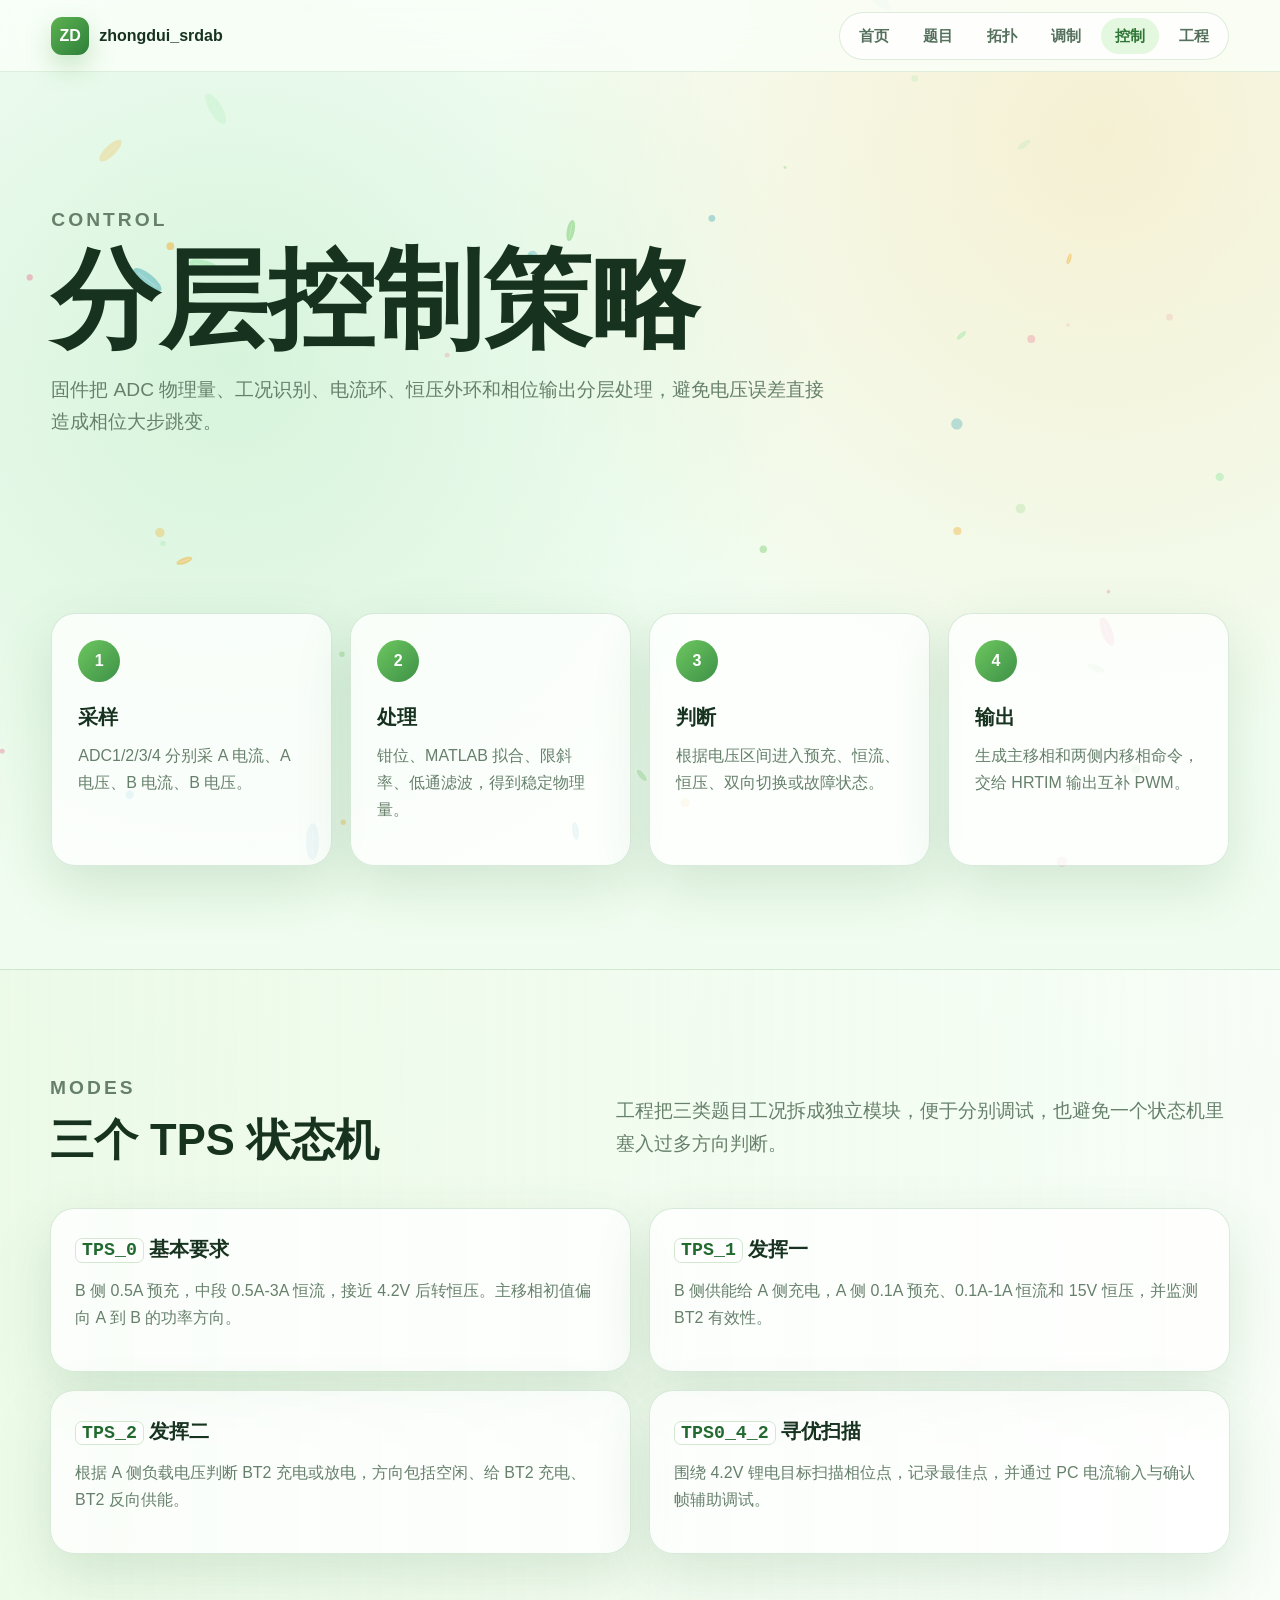
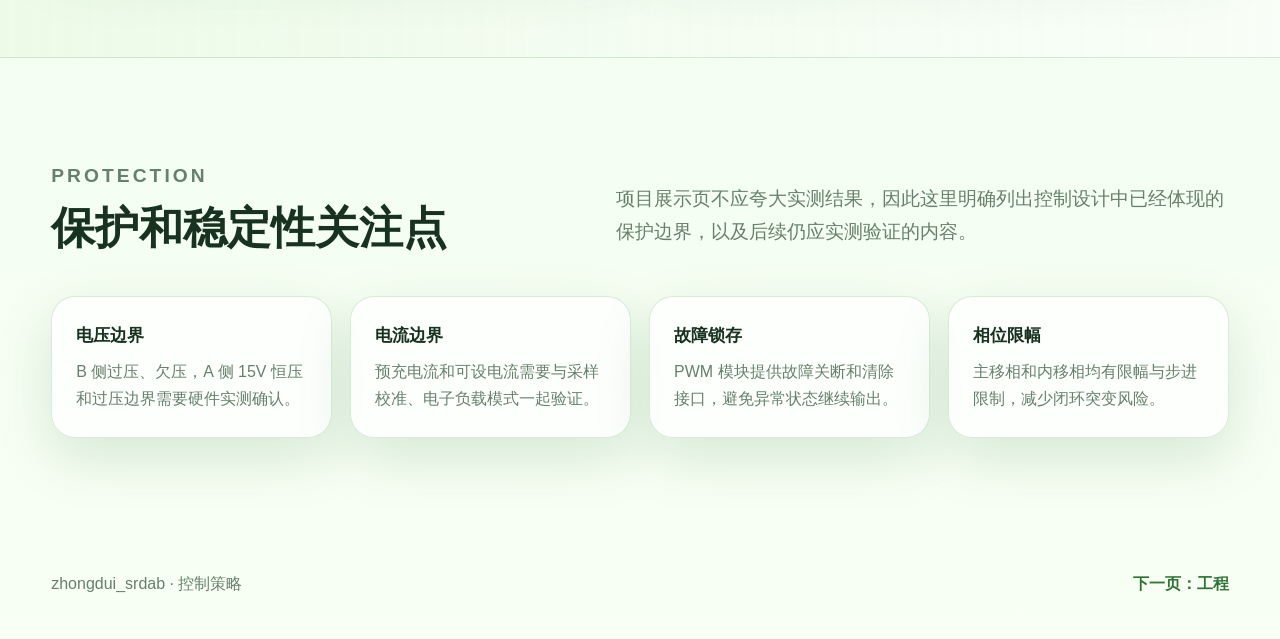
==== control.html @ 874322f2 "Redesign site as multipage showcase" ====
<!doctype html>
<html lang="zh-CN">
<head>
  <meta charset="utf-8">
  <meta name="viewport" content="width=device-width, initial-scale=1">
  <title>控制策略 | zhongdui_srdab</title>
  <meta name="description" content="SR-DAB 控制策略：ADC 处理、状态机、PI 调节、相位输出和保护逻辑。">
  <link rel="stylesheet" href="style.css">
</head>
<body data-page="control">
  <canvas class="ambient-canvas" id="ambientCanvas" aria-hidden="true"></canvas>
  <header class="topbar">
    <a class="brand" href="index.html"><span class="brand-mark">ZD</span><span>zhongdui_srdab</span></a>
    <button class="nav-toggle" type="button" aria-controls="siteNav" aria-expanded="false"><span></span><span></span><span></span></button>
    <nav class="site-nav" id="siteNav" aria-label="主导航">
      <a href="index.html" data-nav="home">首页</a>
      <a href="task.html" data-nav="task">题目</a>
      <a href="topology.html" data-nav="topology">拓扑</a>
      <a href="modulation.html" data-nav="modulation">调制</a>
      <a href="control.html" data-nav="control">控制</a>
      <a href="firmware.html" data-nav="firmware">工程</a>
    </nav>
  </header>
  <main>
    <section class="page-hero">
      <p class="section-kicker">Control</p>
      <h1>分层控制策略</h1>
      <p>固件把 ADC 物理量、工况识别、电流环、恒压外环和相位输出分层处理，避免电压误差直接造成相位大步跳变。</p>
    </section>

    <section class="section">
      <div class="pipeline">
        <article><span>1</span><b>采样</b><p>ADC1/2/3/4 分别采 A 电流、A 电压、B 电流、B 电压。</p></article>
        <article><span>2</span><b>处理</b><p>钳位、MATLAB 拟合、限斜率、低通滤波，得到稳定物理量。</p></article>
        <article><span>3</span><b>判断</b><p>根据电压区间进入预充、恒流、恒压、双向切换或故障状态。</p></article>
        <article><span>4</span><b>输出</b><p>生成主移相和两侧内移相命令，交给 HRTIM 输出互补 PWM。</p></article>
      </div>
    </section>

    <section class="section highlight-band">
      <div class="section-head split">
        <div>
          <p class="section-kicker">Modes</p>
          <h2>三个 TPS 状态机</h2>
        </div>
        <p>工程把三类题目工况拆成独立模块，便于分别调试，也避免一个状态机里塞入过多方向判断。</p>
      </div>
      <div class="state-grid">
        <article>
          <h3><code>TPS_0</code> 基本要求</h3>
          <p>B 侧 0.5A 预充，中段 0.5A-3A 恒流，接近 4.2V 后转恒压。主移相初值偏向 A 到 B 的功率方向。</p>
        </article>
        <article>
          <h3><code>TPS_1</code> 发挥一</h3>
          <p>B 侧供能给 A 侧充电，A 侧 0.1A 预充、0.1A-1A 恒流和 15V 恒压，并监测 BT2 有效性。</p>
        </article>
        <article>
          <h3><code>TPS_2</code> 发挥二</h3>
          <p>根据 A 侧负载电压判断 BT2 充电或放电，方向包括空闲、给 BT2 充电、BT2 反向供能。</p>
        </article>
        <article>
          <h3><code>TPS0_4_2</code> 寻优扫描</h3>
          <p>围绕 4.2V 锂电目标扫描相位点，记录最佳点，并通过 PC 电流输入与确认帧辅助调试。</p>
        </article>
      </div>
    </section>

    <section class="section">
      <div class="section-head split">
        <div>
          <p class="section-kicker">Protection</p>
          <h2>保护和稳定性关注点</h2>
        </div>
        <p>项目展示页不应夸大实测结果，因此这里明确列出控制设计中已经体现的保护边界，以及后续仍应实测验证的内容。</p>
      </div>
      <div class="focus-grid">
        <article><b>电压边界</b><span>B 侧过压、欠压，A 侧 15V 恒压和过压边界需要硬件实测确认。</span></article>
        <article><b>电流边界</b><span>预充电流和可设电流需要与采样校准、电子负载模式一起验证。</span></article>
        <article><b>故障锁存</b><span>PWM 模块提供故障关断和清除接口，避免异常状态继续输出。</span></article>
        <article><b>相位限幅</b><span>主移相和内移相均有限幅与步进限制，减少闭环突变风险。</span></article>
      </div>
    </section>
  </main>
  <footer class="footer"><span>zhongdui_srdab · 控制策略</span><a href="firmware.html">下一页：工程</a></footer>
  <script src="script.js"></script>
</body>
</html>
---- style.css ----
:root {
  color-scheme: light;
  --ink: #17331f;
  --ink-2: #264932;
  --muted: #66806b;
  --line: rgba(117, 175, 126, 0.26);
  --paper: rgba(255, 255, 255, 0.76);
  --paper-solid: #ffffff;
  --wash: #f4fff3;
  --green: #52a847;
  --green-deep: #2f7636;
  --mint: #89d99a;
  --amber: #f2ad2e;
  --cyan: #42a9b7;
  --rose: #e97f9a;
  --shadow: 0 20px 55px rgba(51, 119, 62, 0.16);
  --max: 1180px;
  font-family: "Segoe UI", "PingFang SC", "Microsoft YaHei", Arial, sans-serif;
}

* {
  box-sizing: border-box;
}

html {
  scroll-behavior: smooth;
}

body {
  min-height: 100vh;
  margin: 0;
  color: var(--ink);
  background:
    radial-gradient(circle at 18% 16%, rgba(137, 217, 154, 0.28), transparent 27%),
    radial-gradient(circle at 86% 6%, rgba(242, 173, 46, 0.18), transparent 26%),
    linear-gradient(180deg, #f7fff8 0%, #effcee 48%, #f8fff4 100%);
  line-height: 1.7;
  overflow-x: hidden;
}

a {
  color: inherit;
  text-decoration: none;
}

img,
svg {
  display: block;
  max-width: 100%;
}

code {
  border: 1px solid rgba(82, 168, 71, 0.25);
  border-radius: 7px;
  background: rgba(255, 255, 255, 0.72);
  color: #236a31;
  padding: 0.08rem 0.38rem;
  font-family: "Cascadia Code", Consolas, monospace;
  font-size: 0.92em;
}

.ambient-canvas {
  position: fixed;
  inset: 0;
  z-index: -1;
  width: 100%;
  height: 100%;
  pointer-events: none;
}

.topbar {
  position: sticky;
  top: 0;
  z-index: 10;
  display: flex;
  align-items: center;
  justify-content: space-between;
  gap: 22px;
  min-height: 72px;
  padding: 0 clamp(18px, 4vw, 58px);
  border-bottom: 1px solid rgba(117, 175, 126, 0.2);
  background: rgba(250, 255, 249, 0.78);
  backdrop-filter: blur(18px);
}

.brand {
  display: inline-flex;
  align-items: center;
  gap: 10px;
  color: var(--ink);
  font-weight: 850;
}

.brand-mark {
  display: grid;
  place-items: center;
  width: 38px;
  height: 38px;
  border-radius: 11px;
  background: linear-gradient(135deg, #5db24f, #2d7f3b);
  color: white;
  box-shadow: 0 12px 26px rgba(82, 168, 71, 0.28);
}

.site-nav {
  display: flex;
  align-items: center;
  gap: 6px;
  padding: 5px;
  border: 1px solid rgba(117, 175, 126, 0.24);
  border-radius: 999px;
  background: rgba(255, 255, 255, 0.7);
}

.site-nav a {
  display: inline-flex;
  align-items: center;
  min-height: 36px;
  border-radius: 999px;
  padding: 0 14px;
  color: #55715d;
  font-size: 0.94rem;
  font-weight: 760;
}

.site-nav a.active,
.site-nav a:hover,
.site-nav a:focus-visible {
  background: #e4f7df;
  color: var(--green-deep);
}

.nav-toggle {
  display: none;
  width: 42px;
  height: 42px;
  border: 1px solid var(--line);
  border-radius: 10px;
  background: rgba(255, 255, 255, 0.72);
  padding: 9px;
}

.nav-toggle span {
  display: block;
  height: 2px;
  margin: 5px 0;
  background: var(--ink);
}

main {
  position: relative;
}

.hero,
.page-hero,
.section,
.footer {
  width: min(var(--max), calc(100% - clamp(34px, 8vw, 116px)));
  margin: 0 auto;
}

.home-hero {
  min-height: calc(100vh - 72px);
  display: grid;
  place-items: center;
  align-content: center;
  padding: clamp(52px, 8vw, 96px) 0 clamp(44px, 7vw, 82px);
  text-align: center;
}

.hero-badge {
  display: inline-flex;
  align-items: center;
  justify-content: center;
  min-height: 44px;
  margin-bottom: 34px;
  border: 1px solid rgba(82, 168, 71, 0.24);
  border-radius: 999px;
  padding: 0 28px;
  background: rgba(232, 248, 225, 0.78);
  color: var(--green-deep);
  font-weight: 850;
  letter-spacing: 0.18em;
}

h1,
h2,
h3,
p {
  margin-top: 0;
}

h1 {
  margin-bottom: 22px;
  font-size: clamp(3rem, 8.4vw, 7.2rem);
  line-height: 0.96;
  letter-spacing: 0;
}

.page-hero h1 {
  max-width: 11ch;
}

h2 {
  margin-bottom: 16px;
  font-size: clamp(1.9rem, 3.4vw, 3.6rem);
  line-height: 1.08;
  letter-spacing: 0;
}

h3 {
  margin-bottom: 10px;
  font-size: 1.24rem;
}

.hero-subtitle,
.page-hero p,
.section-head p {
  color: var(--muted);
  font-size: clamp(1.02rem, 1.5vw, 1.2rem);
}

.hero-subtitle {
  max-width: 760px;
  margin-left: auto;
  margin-right: auto;
}

.hero-actions {
  display: flex;
  flex-wrap: wrap;
  justify-content: center;
  gap: 14px;
  margin-top: 30px;
}

.button {
  display: inline-flex;
  align-items: center;
  justify-content: center;
  min-height: 48px;
  border-radius: 999px;
  padding: 0 22px;
  font-weight: 820;
}

.button.primary {
  background: linear-gradient(135deg, #5eb54f, #2f8b3d);
  color: white;
  box-shadow: 0 18px 34px rgba(82, 168, 71, 0.28);
}

.button.secondary {
  border: 1px solid rgba(82, 168, 71, 0.26);
  background: rgba(255, 255, 255, 0.7);
  color: var(--green-deep);
}

.hero-metrics {
  display: grid;
  grid-template-columns: repeat(4, minmax(0, 1fr));
  gap: 14px;
  width: min(960px, 100%);
  margin-top: clamp(42px, 7vw, 78px);
}

.hero-metrics article,
.audit-grid article,
.route-card,
.scenario-card,
.focus-grid article,
.topology-grid article,
.mod-card,
.state-grid article,
.code-grid article,
.pipeline article,
.link-panel,
.mapping-table {
  border: 1px solid var(--line);
  border-radius: 24px;
  background: var(--paper);
  box-shadow: var(--shadow);
}

.hero-metrics article {
  padding: 24px 18px;
}

.hero-metrics strong {
  display: block;
  color: #24451f;
  font-size: clamp(1.5rem, 3vw, 2.45rem);
  line-height: 1;
}

.hero-metrics span {
  display: block;
  margin-top: 10px;
  color: var(--muted);
}

.section {
  padding: clamp(56px, 8vw, 104px) 0;
}

.narrow {
  max-width: 1040px;
}

.page-hero {
  padding: clamp(64px, 11vw, 132px) 0 clamp(30px, 5vw, 52px);
}

.page-hero p {
  max-width: 790px;
}

.section-kicker {
  margin-bottom: 12px;
  color: var(--green-deep);
  font-size: 0.82rem;
  font-weight: 900;
  letter-spacing: 0.16em;
  text-transform: uppercase;
}

.section-head {
  max-width: 880px;
  margin-bottom: 28px;
}

.section-head.split {
  display: grid;
  grid-template-columns: minmax(0, 0.9fr) minmax(280px, 1.1fr);
  gap: clamp(24px, 5vw, 70px);
  align-items: end;
  max-width: none;
}

.audit-grid,
.route-grid,
.scenario-grid,
.focus-grid,
.topology-grid,
.state-grid,
.code-grid,
.pipeline {
  display: grid;
  gap: 18px;
}

.audit-grid {
  grid-template-columns: repeat(3, minmax(0, 1fr));
}

.audit-grid article,
.route-card,
.focus-grid article,
.topology-grid article,
.state-grid article,
.code-grid article {
  padding: 24px;
}

.audit-grid span {
  color: var(--mint);
  font-size: 2.1rem;
  font-weight: 900;
}

.audit-grid p,
.route-card span,
.scenario-card p,
.scenario-card li,
.focus-grid span,
.topology-grid span,
.mod-card p,
.mod-card li,
.state-grid p,
.code-grid p,
.pipeline p {
  color: var(--muted);
}

.route-grid {
  grid-template-columns: repeat(5, minmax(0, 1fr));
}

.route-card {
  min-height: 185px;
  transition: transform 180ms ease, box-shadow 180ms ease;
}

.route-card:hover {
  transform: translateY(-5px);
  box-shadow: 0 26px 64px rgba(51, 119, 62, 0.21);
}

.route-card b {
  display: block;
  margin-bottom: 14px;
  font-size: 1.15rem;
}

.highlight-band {
  width: 100%;
  max-width: none;
  padding-left: max(18px, calc((100vw - var(--max)) / 2));
  padding-right: max(18px, calc((100vw - var(--max)) / 2));
  background: linear-gradient(90deg, rgba(234, 249, 229, 0.72), rgba(255, 255, 255, 0.48));
  border-top: 1px solid var(--line);
  border-bottom: 1px solid var(--line);
}

.core-strip {
  display: flex;
  flex-wrap: wrap;
  gap: 12px;
}

.core-strip span,
.pill {
  display: inline-flex;
  align-items: center;
  min-height: 34px;
  border: 1px solid rgba(82, 168, 71, 0.23);
  border-radius: 999px;
  padding: 0 14px;
  background: rgba(235, 249, 230, 0.84);
  color: var(--green-deep);
  font-weight: 780;
}

.pill.amber {
  border-color: rgba(242, 173, 46, 0.32);
  background: rgba(255, 246, 224, 0.86);
  color: #8a651b;
}

.pill.cyan {
  border-color: rgba(66, 169, 183, 0.3);
  background: rgba(230, 249, 251, 0.86);
  color: #247783;
}

.scenario-grid {
  grid-template-columns: repeat(3, minmax(0, 1fr));
}

.scenario-card {
  padding: 28px;
}

.scenario-card h2 {
  margin-top: 18px;
  font-size: clamp(1.55rem, 2vw, 2.05rem);
}

.scenario-card ul {
  margin: 18px 0 0;
  padding-left: 1.1rem;
}

.focus-grid,
.topology-grid,
.state-grid,
.code-grid {
  grid-template-columns: repeat(4, minmax(0, 1fr));
}

.focus-grid article b,
.topology-grid article b {
  display: block;
  margin-bottom: 8px;
  font-size: 1.08rem;
}

.showcase-figure {
  margin: 0;
  border: 1px solid var(--line);
  border-radius: 26px;
  overflow: hidden;
  background: rgba(255, 255, 255, 0.82);
  box-shadow: var(--shadow);
}

.showcase-figure img {
  width: 100%;
  padding: clamp(12px, 2vw, 24px);
}

.showcase-figure.compact img {
  padding: 0;
}

figcaption {
  border-top: 1px solid var(--line);
  padding: 14px 18px;
  color: var(--muted);
  background: rgba(255, 255, 255, 0.58);
}

.topology-grid {
  margin-top: 18px;
}

.mod-grid {
  display: grid;
  grid-template-columns: repeat(6, minmax(0, 1fr));
  gap: 18px;
}

.mod-card {
  grid-column: span 2;
  padding: 28px;
}

.mod-card.important {
  grid-column: span 4;
  background: rgba(255, 255, 255, 0.86);
}

.mod-card h2 {
  margin-top: 18px;
  font-size: clamp(1.6rem, 2.6vw, 2.5rem);
}

.mod-card ul {
  margin: 16px 0 0;
  padding-left: 1.1rem;
}

.note {
  border-left: 4px solid var(--green);
  padding-left: 14px;
}

.wave-stack {
  display: grid;
  gap: 10px;
  margin: 20px 0;
}

.wave-stack i {
  display: block;
  height: 36px;
  border-bottom: 1px dashed rgba(102, 128, 107, 0.3);
  background:
    linear-gradient(90deg, currentColor 0 24%, transparent 24% 48%, currentColor 48% 70%, transparent 70% 100%);
  background-size: 100% 5px;
  background-position: left 12px;
  background-repeat: no-repeat;
  color: var(--green);
}

.wave-stack i:nth-child(2) {
  transform: translateX(24px);
  width: calc(100% - 24px);
  color: var(--amber);
}

.mapping-table {
  overflow: hidden;
}

.mapping-table div {
  display: grid;
  grid-template-columns: 1fr 1.25fr 1.5fr;
  gap: 16px;
  align-items: center;
  padding: 18px 22px;
  border-bottom: 1px solid var(--line);
}

.mapping-table div:last-child {
  border-bottom: 0;
}

.mapping-table em {
  color: var(--muted);
  font-style: normal;
}

.pipeline {
  grid-template-columns: repeat(4, minmax(0, 1fr));
}

.pipeline article {
  padding: 26px;
}

.pipeline span {
  display: inline-grid;
  place-items: center;
  width: 42px;
  height: 42px;
  margin-bottom: 18px;
  border-radius: 50%;
  background: linear-gradient(135deg, #6dc75f, #3e9147);
  color: white;
  font-weight: 900;
}

.pipeline b {
  display: block;
  margin-bottom: 8px;
  font-size: 1.25rem;
}

.state-grid {
  grid-template-columns: repeat(2, minmax(0, 1fr));
}

.code-grid {
  grid-template-columns: repeat(2, minmax(0, 1fr));
}

.code-grid h2 {
  font-size: 1.3rem;
}

.link-panel {
  display: flex;
  flex-wrap: wrap;
  gap: 14px;
  padding: 24px;
}

.link-panel a {
  display: inline-flex;
  align-items: center;
  min-height: 44px;
  border-radius: 999px;
  padding: 0 18px;
  background: linear-gradient(135deg, #5eb54f, #2f8b3d);
  color: white;
  font-weight: 820;
}

.footer {
  display: flex;
  align-items: center;
  justify-content: space-between;
  gap: 20px;
  padding: 30px 0 42px;
  color: var(--muted);
}

.footer a {
  color: var(--green-deep);
  font-weight: 820;
}

@media (max-width: 1120px) {
  .route-grid,
  .focus-grid,
  .topology-grid,
  .pipeline {
    grid-template-columns: repeat(2, minmax(0, 1fr));
  }

  .scenario-grid,
  .audit-grid {
    grid-template-columns: 1fr;
  }

  .mod-card,
  .mod-card.important {
    grid-column: span 3;
  }
}

@media (max-width: 820px) {
  .topbar {
    min-height: 64px;
  }

  .nav-toggle {
    display: block;
  }

  .site-nav {
    position: absolute;
    left: 18px;
    right: 18px;
    top: 70px;
    display: none;
    flex-direction: column;
    align-items: stretch;
    border-radius: 18px;
    padding: 10px;
    box-shadow: var(--shadow);
  }

  .site-nav.open {
    display: flex;
  }

  .site-nav a {
    justify-content: center;
    min-height: 44px;
  }

  .home-hero {
    min-height: auto;
    padding-top: 56px;
  }

  h1 {
    font-size: clamp(2.5rem, 14vw, 4.6rem);
  }

  .hero-metrics,
  .section-head.split,
  .route-grid,
  .focus-grid,
  .topology-grid,
  .state-grid,
  .code-grid,
  .pipeline {
    grid-template-columns: 1fr;
  }

  .mod-grid {
    grid-template-columns: 1fr;
  }

  .mod-card,
  .mod-card.important {
    grid-column: auto;
  }

  .mapping-table div {
    grid-template-columns: 1fr;
  }

  .hero-badge {
    min-height: 38px;
    padding: 0 16px;
    letter-spacing: 0.06em;
    font-size: 0.82rem;
  }

  .footer {
    align-items: flex-start;
    flex-direction: column;
  }
}

@media (max-width: 460px) {
  .hero,
  .page-hero,
  .section,
  .footer {
    width: min(var(--max), calc(100% - 32px));
  }

  .hero-actions,
  .link-panel {
    flex-direction: column;
  }

  .button,
  .link-panel a {
    width: 100%;
  }

  .brand span:last-child {
    max-width: 190px;
    overflow: hidden;
    text-overflow: ellipsis;
    white-space: nowrap;
  }
}

@media (prefers-reduced-motion: reduce) {
  html {
    scroll-behavior: auto;
  }

  .ambient-canvas {
    display: none;
  }

  .route-card {
    transition: none;
  }
}
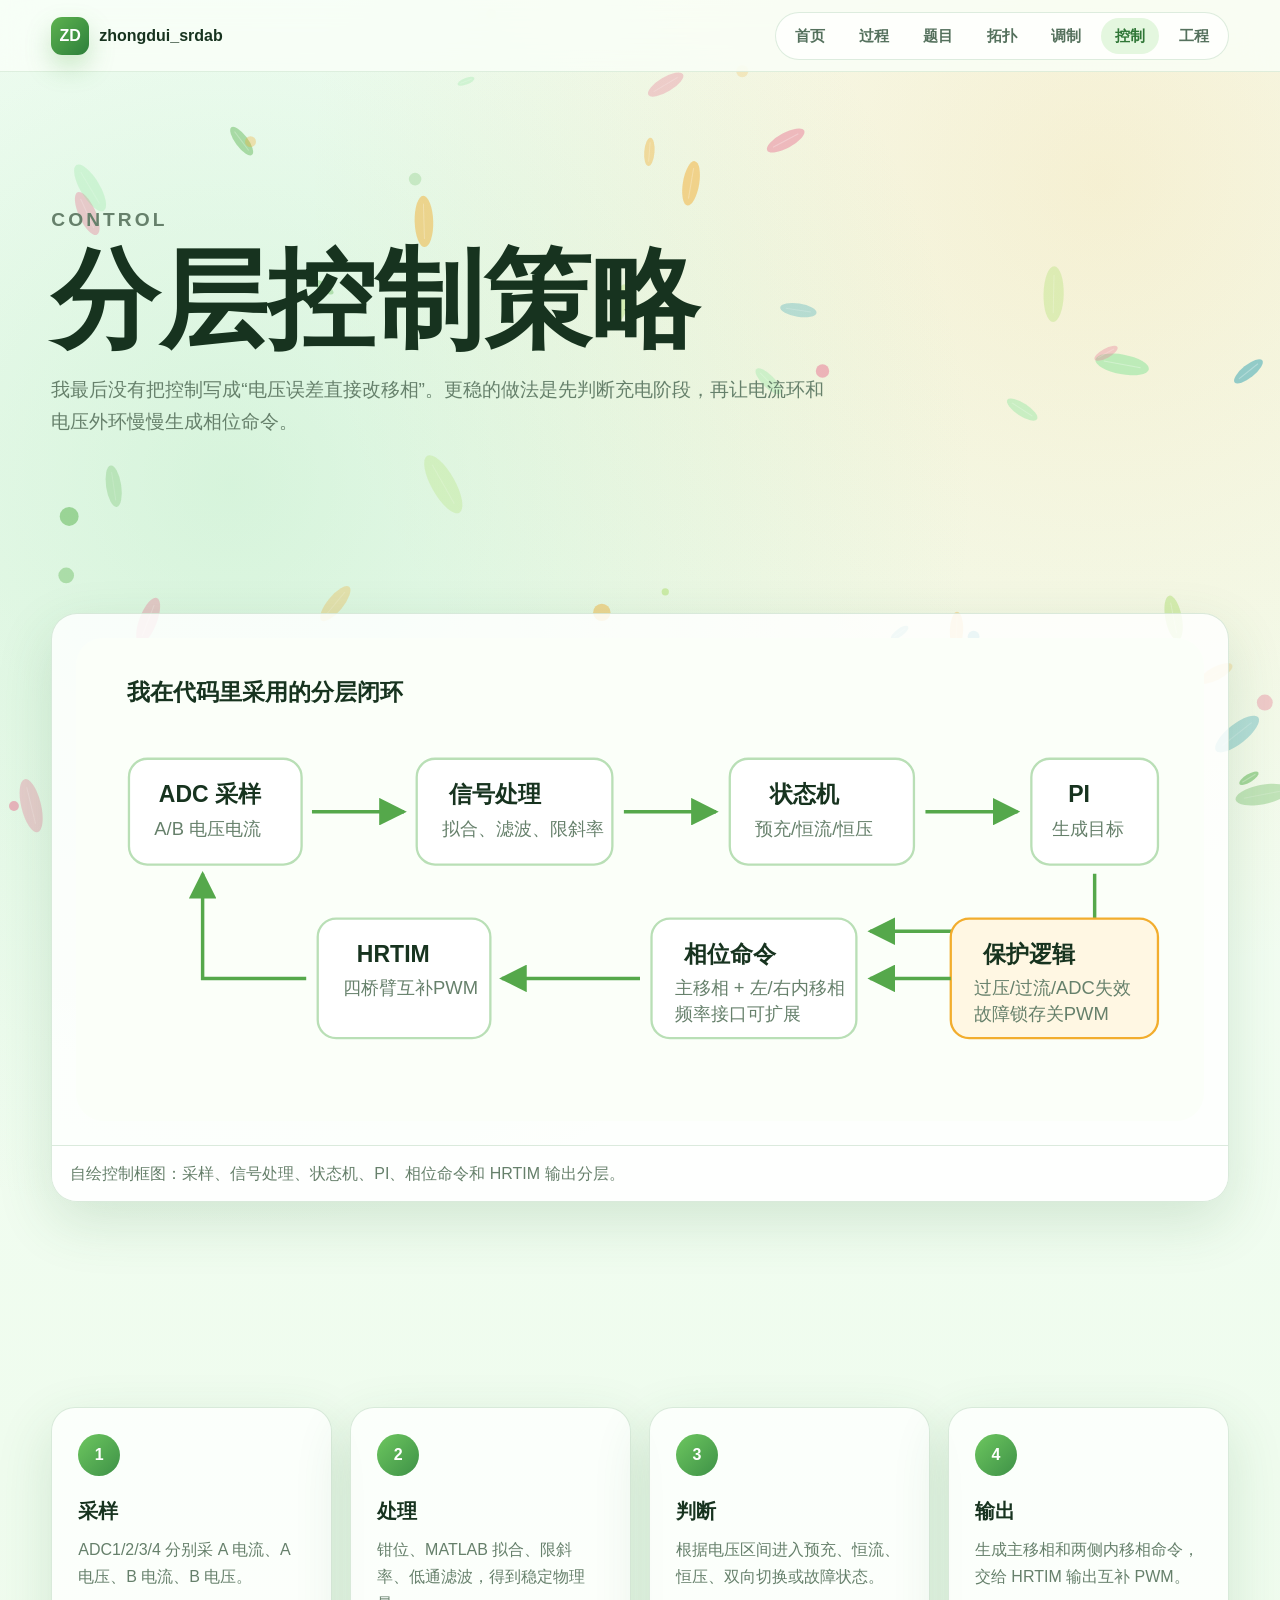
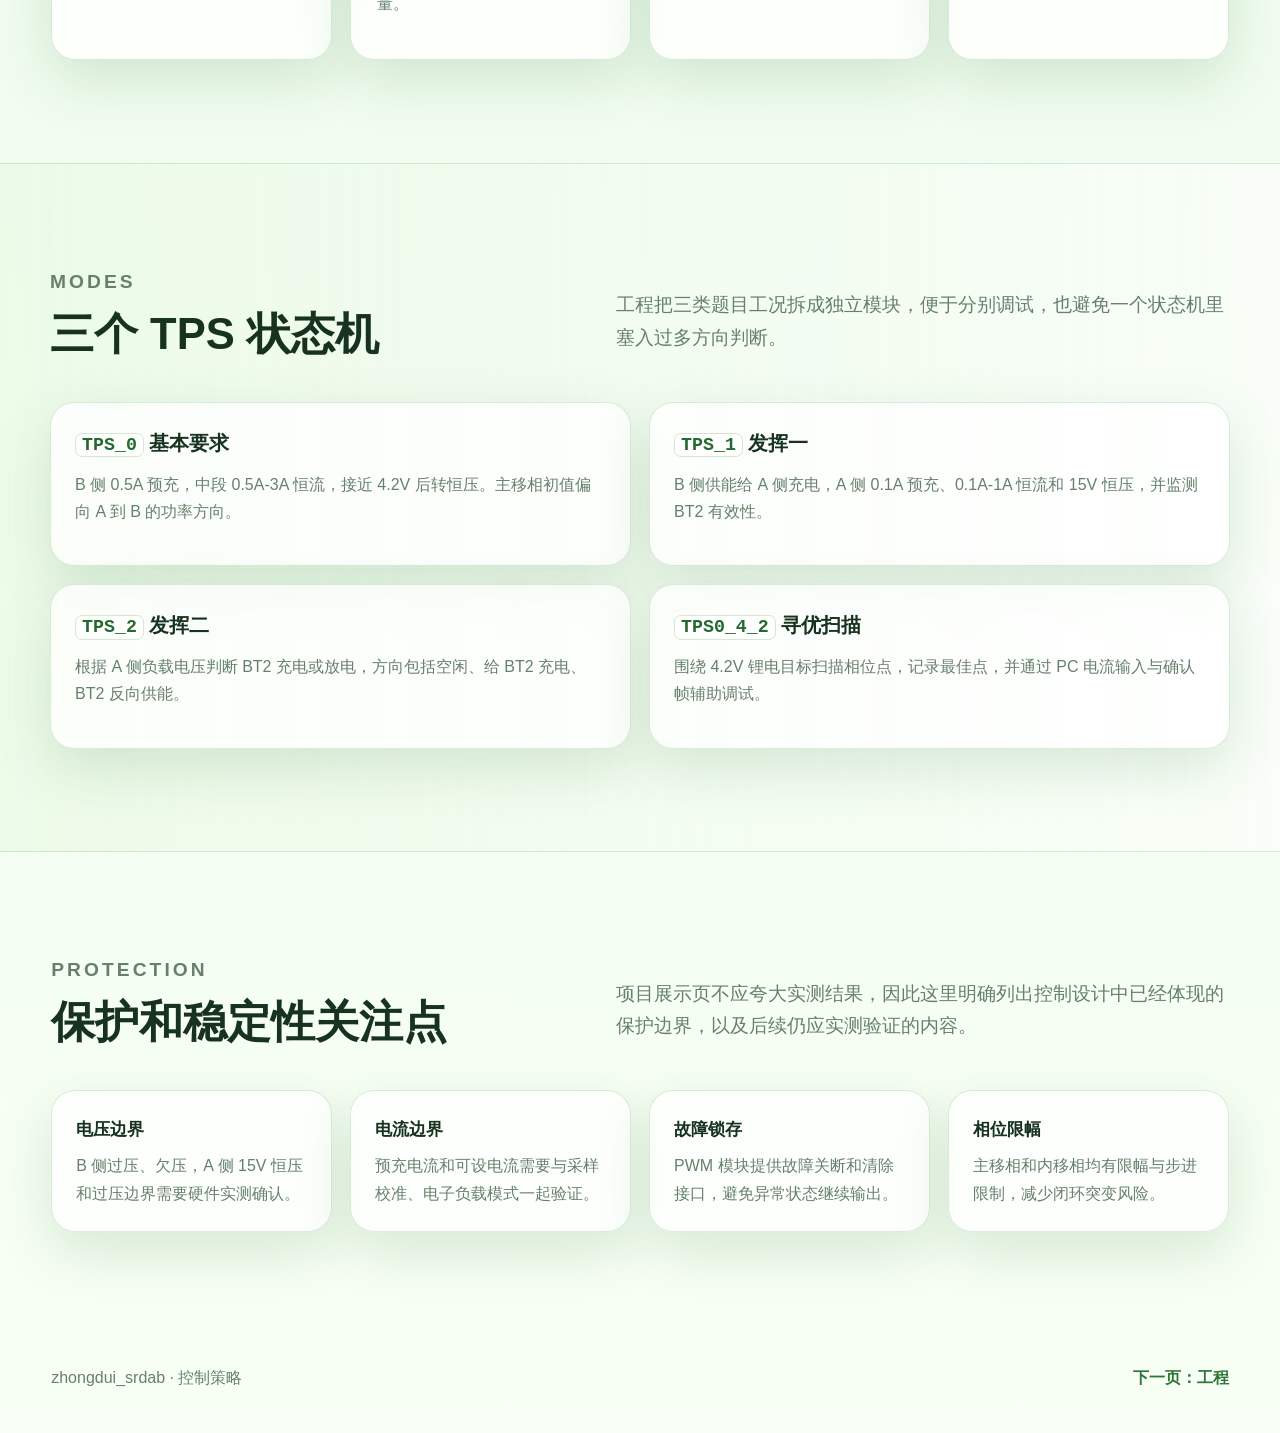
==== commit 41c822a4: "Improve student journey narrative and visuals" ====
--- a/control.html
+++ b/control.html
@@ -14,6 +14,7 @@
     <button class="nav-toggle" type="button" aria-controls="siteNav" aria-expanded="false"><span></span><span></span><span></span></button>
     <nav class="site-nav" id="siteNav" aria-label="主导航">
       <a href="index.html" data-nav="home">首页</a>
+      <a href="process.html" data-nav="process">过程</a>
       <a href="task.html" data-nav="task">题目</a>
       <a href="topology.html" data-nav="topology">拓扑</a>
       <a href="modulation.html" data-nav="modulation">调制</a>
@@ -25,7 +26,14 @@
     <section class="page-hero">
       <p class="section-kicker">Control</p>
       <h1>分层控制策略</h1>
-      <p>固件把 ADC 物理量、工况识别、电流环、恒压外环和相位输出分层处理，避免电压误差直接造成相位大步跳变。</p>
+      <p>我最后没有把控制写成“电压误差直接改移相”。更稳的做法是先判断充电阶段，再让电流环和电压外环慢慢生成相位命令。</p>
+    </section>
+
+    <section class="section">
+      <figure class="showcase-figure">
+        <img src="assets/control-loop.svg" alt="SR-DAB 闭环控制框图">
+        <figcaption>自绘控制框图：采样、信号处理、状态机、PI、相位命令和 HRTIM 输出分层。</figcaption>
+      </figure>
     </section>
 
     <section class="section">
--- a/style.css
+++ b/style.css
@@ -383,11 +383,11 @@
 }
 
 .route-grid {
-  grid-template-columns: repeat(5, minmax(0, 1fr));
+  grid-template-columns: repeat(3, minmax(0, 1fr));
 }
 
 .route-card {
-  min-height: 185px;
+  min-height: 168px;
   transition: transform 180ms ease, box-shadow 180ms ease;
 }
 
@@ -581,6 +581,83 @@
   font-style: normal;
 }
 
+.reference-panel,
+.source-panel {
+  margin-top: 22px;
+  border: 1px solid var(--line);
+  border-radius: 24px;
+  background: rgba(255, 255, 255, 0.72);
+  box-shadow: var(--shadow);
+  padding: 24px;
+}
+
+.reference-panel p,
+.source-panel p {
+  color: var(--muted);
+}
+
+.reference-panel a,
+.source-panel a {
+  display: inline-flex;
+  margin: 8px 12px 0 0;
+  border-radius: 999px;
+  padding: 9px 14px;
+  background: #e8f8e1;
+  color: var(--green-deep);
+  font-weight: 760;
+}
+
+.timeline {
+  display: grid;
+  gap: 18px;
+}
+
+.timeline article {
+  display: grid;
+  grid-template-columns: 86px minmax(0, 1fr);
+  gap: 22px;
+  border: 1px solid var(--line);
+  border-radius: 24px;
+  background: rgba(255, 255, 255, 0.72);
+  box-shadow: var(--shadow);
+  padding: 26px;
+}
+
+.timeline span {
+  color: var(--green);
+  font-size: 2.6rem;
+  font-weight: 900;
+  line-height: 1;
+}
+
+.timeline p {
+  color: var(--muted);
+}
+
+.lesson-grid {
+  display: grid;
+  grid-template-columns: repeat(3, minmax(0, 1fr));
+  gap: 18px;
+}
+
+.lesson-grid article {
+  border: 1px solid var(--line);
+  border-radius: 24px;
+  background: var(--paper);
+  box-shadow: var(--shadow);
+  padding: 24px;
+}
+
+.lesson-grid b,
+.lesson-grid span {
+  display: block;
+}
+
+.lesson-grid span {
+  margin-top: 10px;
+  color: var(--muted);
+}
+
 .pipeline {
   grid-template-columns: repeat(4, minmax(0, 1fr));
 }
@@ -653,6 +730,7 @@
 
 @media (max-width: 1120px) {
   .route-grid,
+  .lesson-grid,
   .focus-grid,
   .topology-grid,
   .pipeline {
@@ -734,6 +812,10 @@
     grid-template-columns: 1fr;
   }
 
+  .timeline article {
+    grid-template-columns: 1fr;
+  }
+
   .hero-badge {
     min-height: 38px;
     padding: 0 16px;
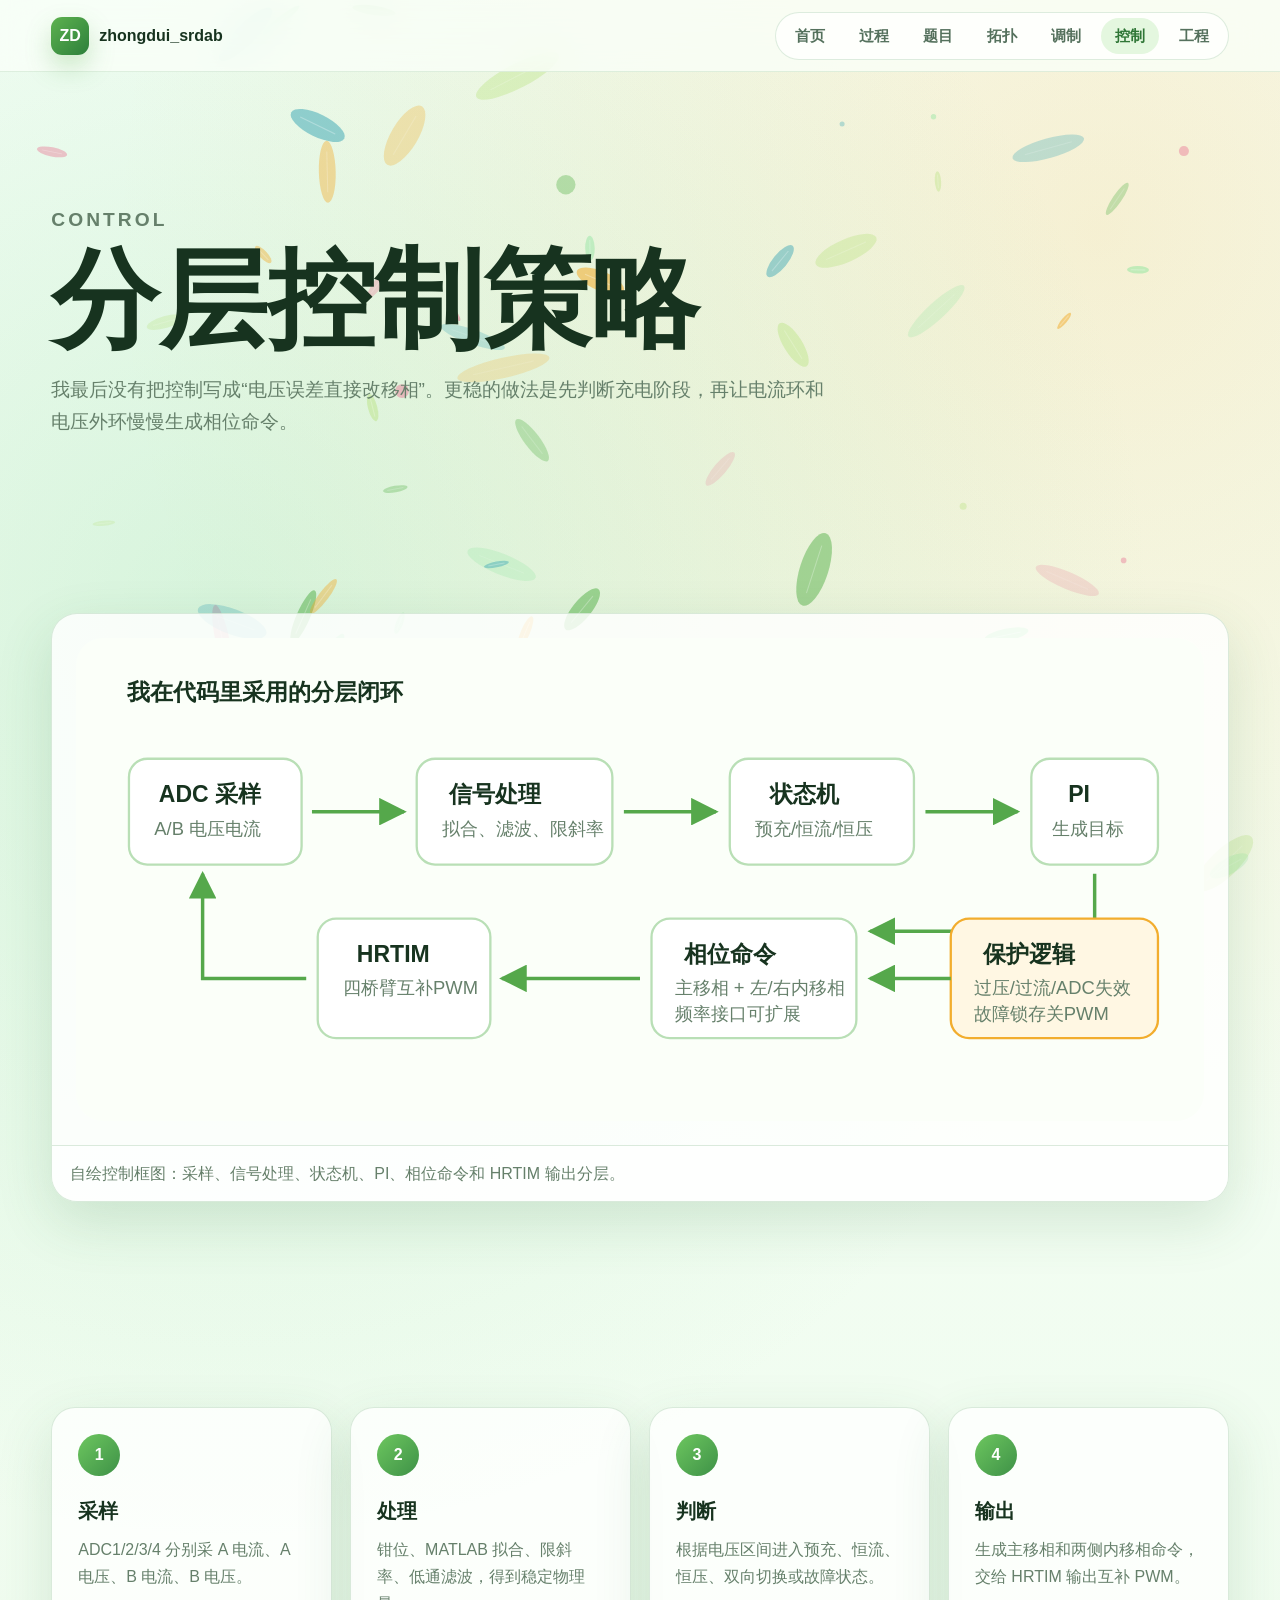
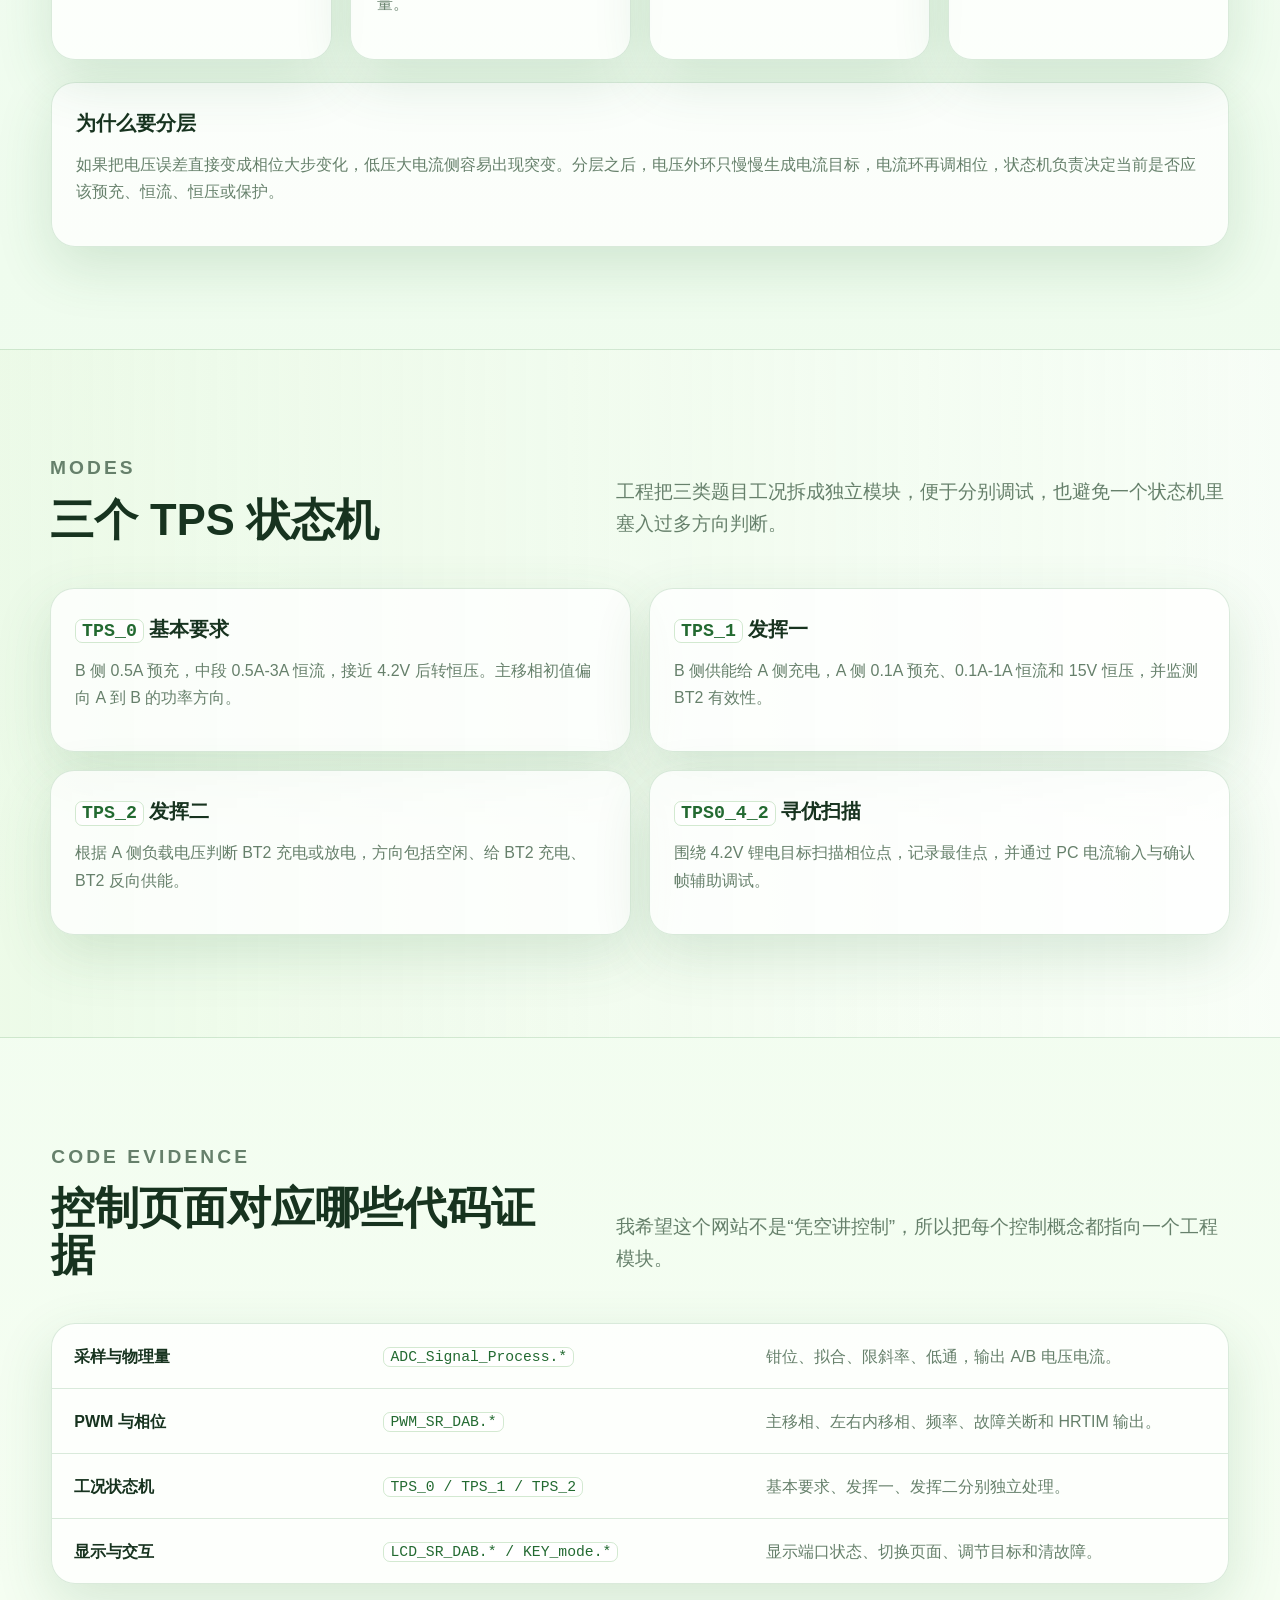
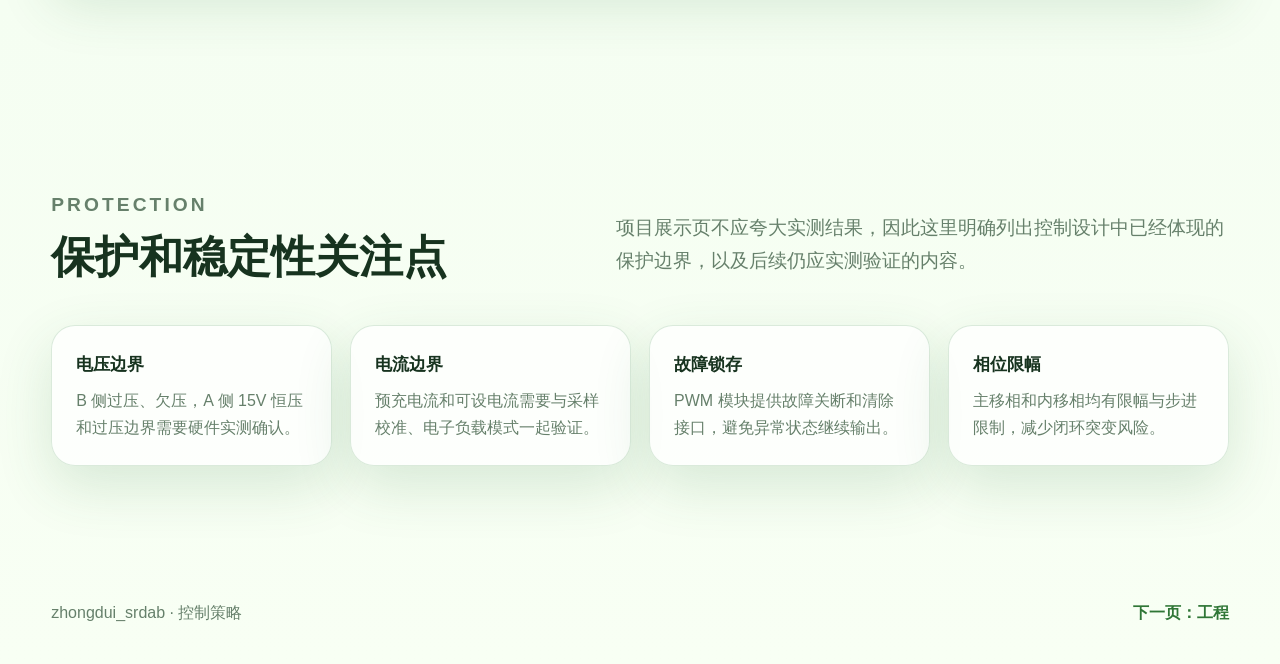
==== commit 9090cf79: "Refine student showcase narrative and interaction" ====
--- a/control.html
+++ b/control.html
@@ -43,6 +43,10 @@
         <article><span>3</span><b>判断</b><p>根据电压区间进入预充、恒流、恒压、双向切换或故障状态。</p></article>
         <article><span>4</span><b>输出</b><p>生成主移相和两侧内移相命令，交给 HRTIM 输出互补 PWM。</p></article>
       </div>
+      <div class="reference-panel">
+        <h3>为什么要分层</h3>
+        <p>如果把电压误差直接变成相位大步变化，低压大电流侧容易出现突变。分层之后，电压外环只慢慢生成电流目标，电流环再调相位，状态机负责决定当前是否应该预充、恒流、恒压或保护。</p>
+      </div>
     </section>
 
     <section class="section highlight-band">
@@ -76,6 +80,22 @@
     <section class="section">
       <div class="section-head split">
         <div>
+          <p class="section-kicker">Code Evidence</p>
+          <h2>控制页面对应哪些代码证据</h2>
+        </div>
+        <p>我希望这个网站不是“凭空讲控制”，所以把每个控制概念都指向一个工程模块。</p>
+      </div>
+      <div class="mapping-table" role="table" aria-label="控制策略与代码对应表">
+        <div role="row"><b role="cell">采样与物理量</b><span role="cell"><code>ADC_Signal_Process.*</code></span><em role="cell">钳位、拟合、限斜率、低通，输出 A/B 电压电流。</em></div>
+        <div role="row"><b role="cell">PWM 与相位</b><span role="cell"><code>PWM_SR_DAB.*</code></span><em role="cell">主移相、左右内移相、频率、故障关断和 HRTIM 输出。</em></div>
+        <div role="row"><b role="cell">工况状态机</b><span role="cell"><code>TPS_0 / TPS_1 / TPS_2</code></span><em role="cell">基本要求、发挥一、发挥二分别独立处理。</em></div>
+        <div role="row"><b role="cell">显示与交互</b><span role="cell"><code>LCD_SR_DAB.* / KEY_mode.*</code></span><em role="cell">显示端口状态、切换页面、调节目标和清故障。</em></div>
+      </div>
+    </section>
+
+    <section class="section">
+      <div class="section-head split">
+        <div>
           <p class="section-kicker">Protection</p>
           <h2>保护和稳定性关注点</h2>
         </div>
--- a/style.css
+++ b/style.css
@@ -164,7 +164,7 @@
   display: grid;
   place-items: center;
   align-content: center;
-  padding: clamp(52px, 8vw, 96px) 0 clamp(44px, 7vw, 82px);
+  padding: clamp(52px, 8vw, 96px) 0 clamp(32px, 5vw, 62px);
   text-align: center;
 }
 
@@ -197,6 +197,21 @@
   letter-spacing: 0;
 }
 
+.home-hero h1 {
+  margin-bottom: 12px;
+  color: #4f9e43;
+  text-shadow: 0 18px 48px rgba(80, 156, 68, 0.16);
+}
+
+.hero-score {
+  margin-bottom: 18px;
+  color: #1c3b21;
+  font-size: clamp(3.4rem, 11vw, 8.4rem);
+  font-weight: 900;
+  line-height: 0.95;
+  letter-spacing: 0;
+}
+
 .page-hero h1 {
   max-width: 11ch;
 }
@@ -262,6 +277,58 @@
   gap: 14px;
   width: min(960px, 100%);
   margin-top: clamp(42px, 7vw, 78px);
+}
+
+.intro-card-section {
+  margin-top: clamp(-28px, -3vw, -10px);
+}
+
+.student-card {
+  display: grid;
+  grid-template-columns: 128px minmax(0, 1fr);
+  gap: 28px;
+  align-items: center;
+  border: 1px solid var(--line);
+  border-radius: 30px;
+  background: rgba(255, 255, 255, 0.76);
+  box-shadow: 0 30px 70px rgba(51, 119, 62, 0.17);
+  padding: clamp(24px, 4vw, 42px);
+}
+
+.student-avatar {
+  display: grid;
+  place-items: center;
+  width: 104px;
+  height: 104px;
+  border-radius: 50%;
+  background: linear-gradient(135deg, #68bc55, #36853e);
+  color: white;
+  font-size: 3rem;
+  font-weight: 900;
+  box-shadow: 0 18px 35px rgba(82, 168, 71, 0.28);
+}
+
+.student-card p:not(.section-kicker) {
+  color: var(--muted);
+}
+
+.chip-row {
+  display: flex;
+  flex-wrap: wrap;
+  gap: 10px;
+  margin-top: 18px;
+}
+
+.chip-row span {
+  display: inline-flex;
+  align-items: center;
+  min-height: 34px;
+  border: 1px solid rgba(82, 168, 71, 0.22);
+  border-radius: 999px;
+  padding: 0 14px;
+  background: #eef9ea;
+  color: var(--green-deep);
+  font-weight: 760;
 }
 
 .hero-metrics article,
@@ -789,6 +856,7 @@
   }
 
   .hero-metrics,
+  .student-card,
   .section-head.split,
   .route-grid,
   .focus-grid,
@@ -799,6 +867,12 @@
     grid-template-columns: 1fr;
   }
 
+  .student-avatar {
+    width: 86px;
+    height: 86px;
+    font-size: 2.4rem;
+  }
+
   .mod-grid {
     grid-template-columns: 1fr;
   }
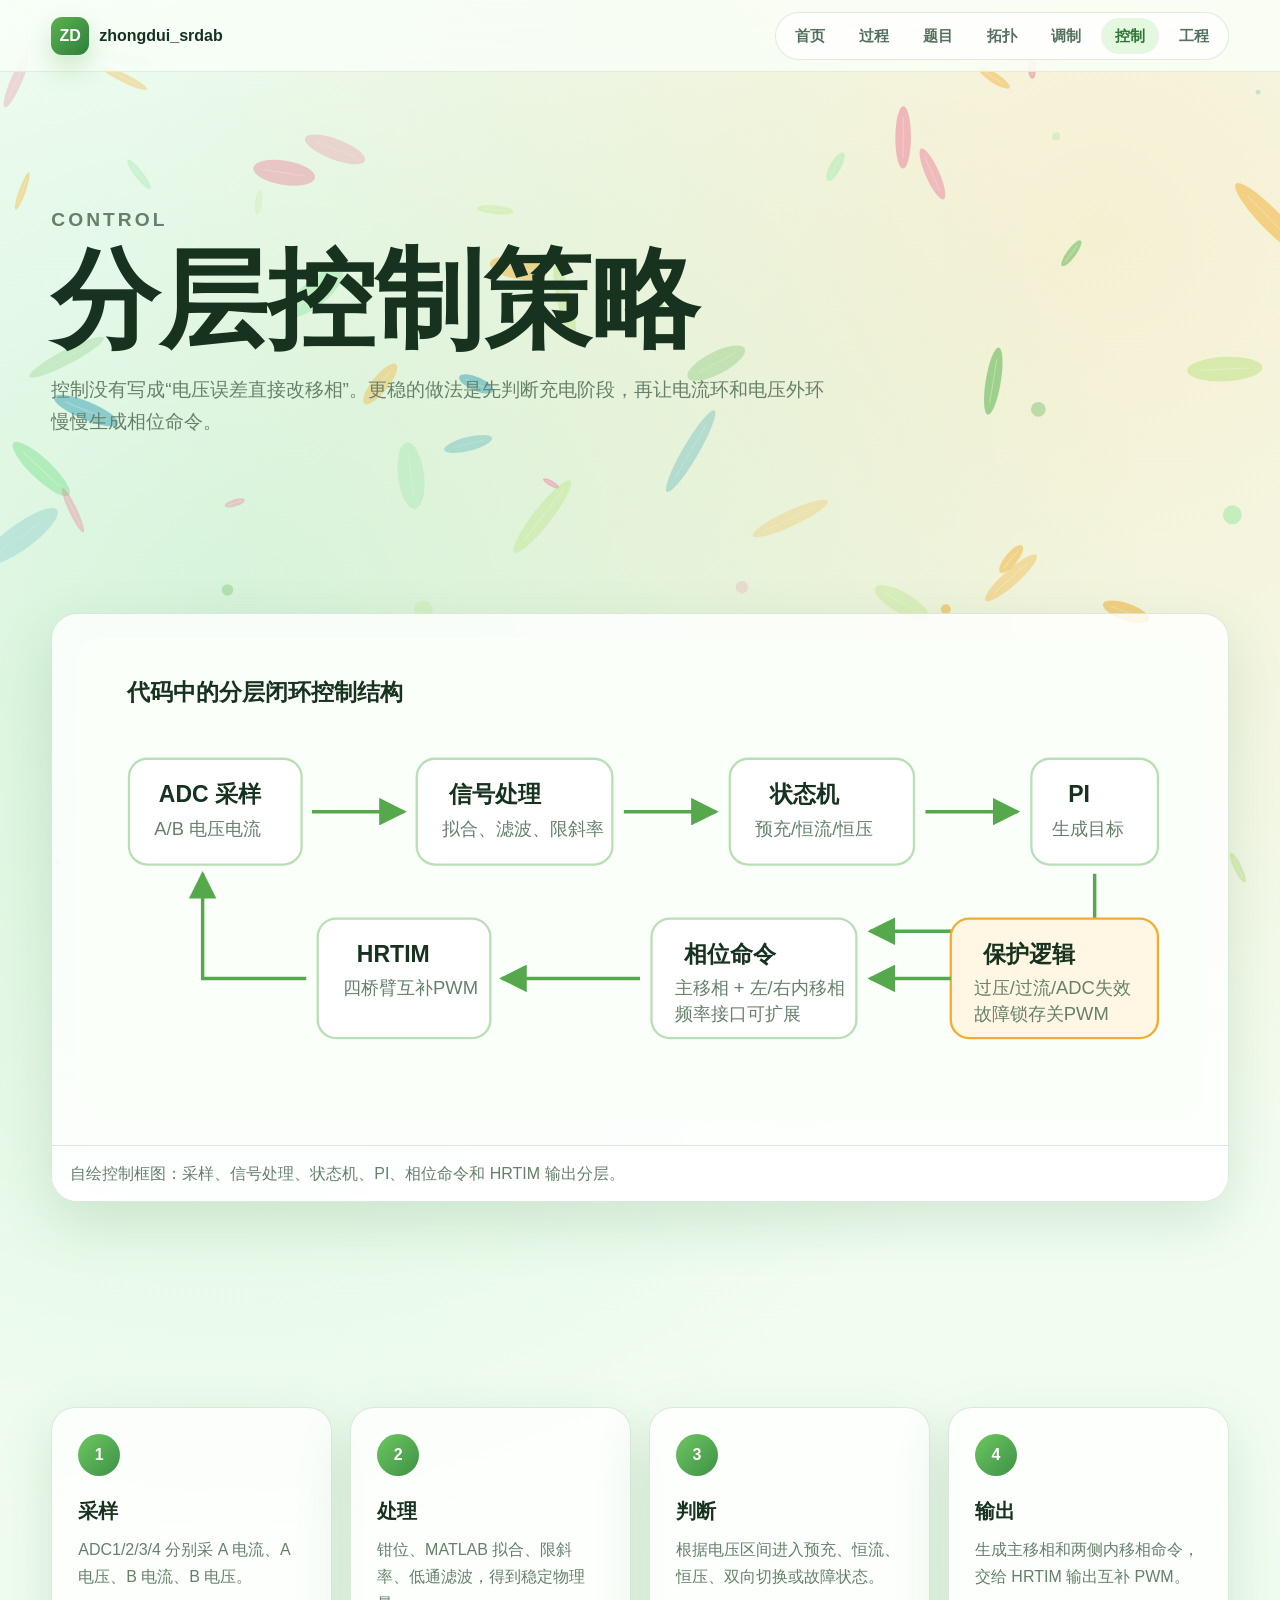
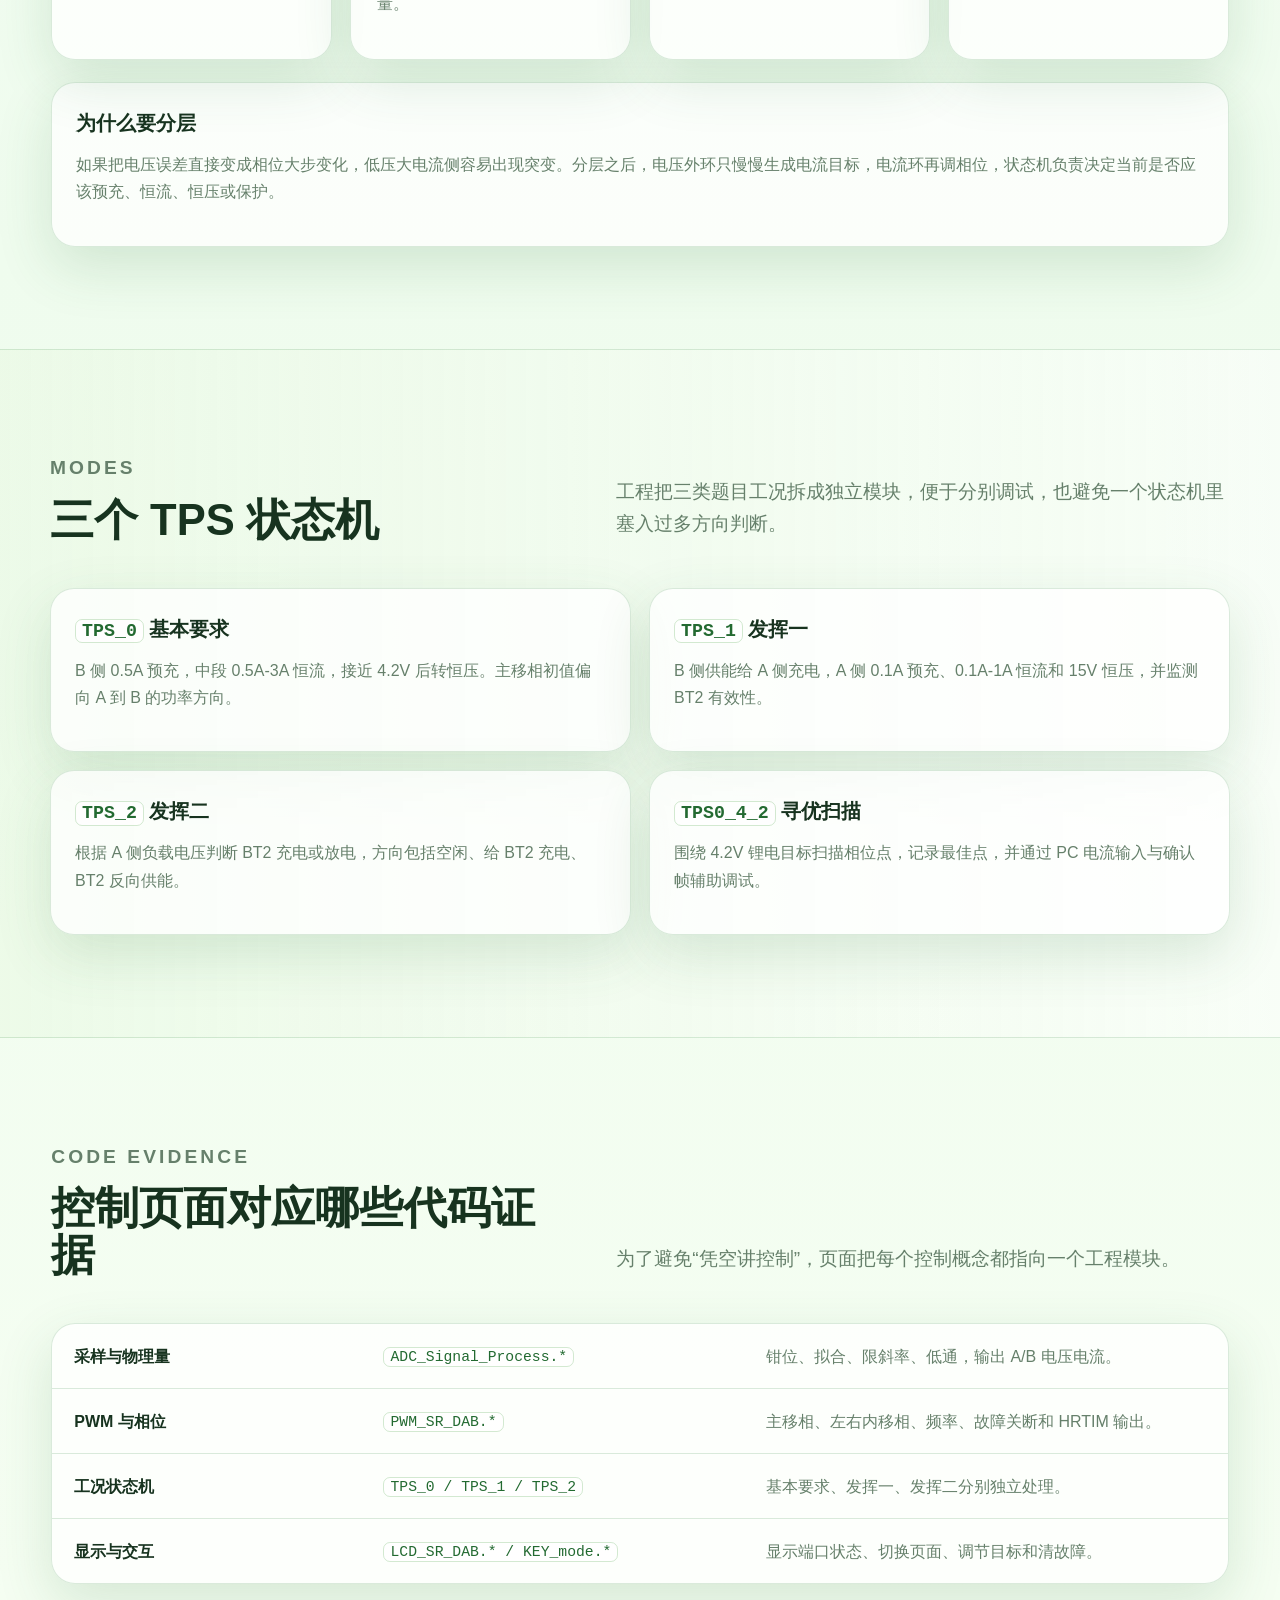
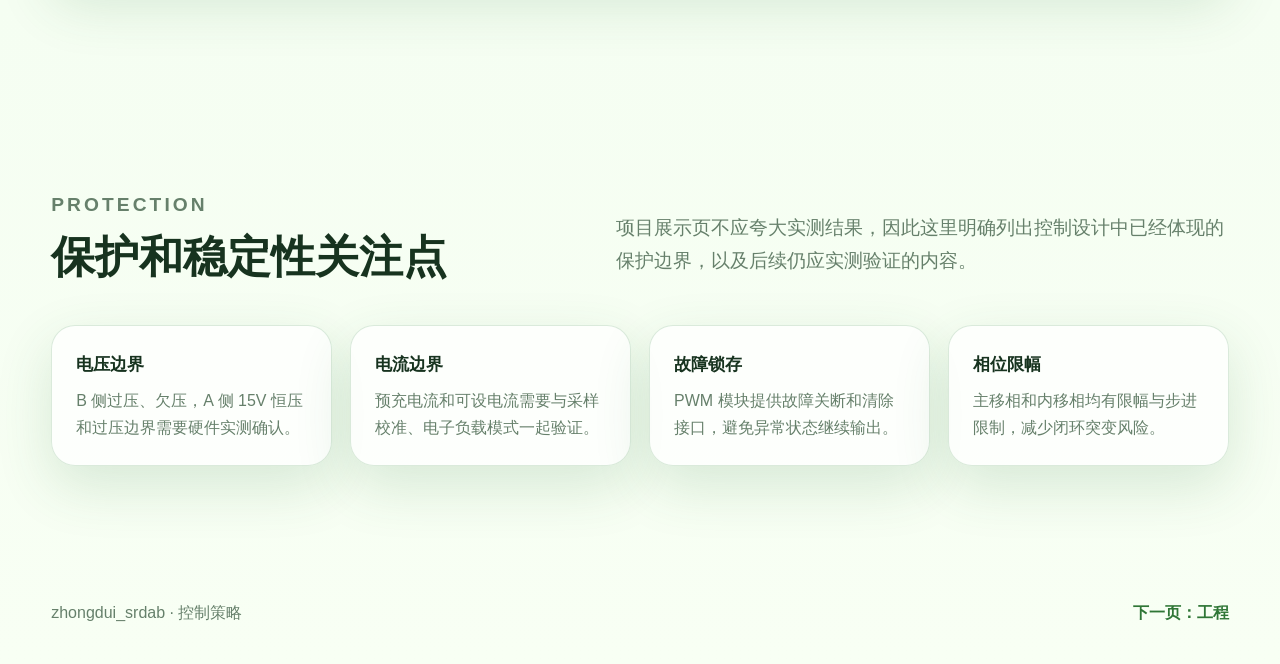
==== commit f6077c05: "Polish project narrative and modulation details" ====
--- a/control.html
+++ b/control.html
@@ -26,7 +26,7 @@
     <section class="page-hero">
       <p class="section-kicker">Control</p>
       <h1>分层控制策略</h1>
-      <p>我最后没有把控制写成“电压误差直接改移相”。更稳的做法是先判断充电阶段，再让电流环和电压外环慢慢生成相位命令。</p>
+      <p>控制没有写成“电压误差直接改移相”。更稳的做法是先判断充电阶段，再让电流环和电压外环慢慢生成相位命令。</p>
     </section>
 
     <section class="section">
@@ -83,7 +83,7 @@
           <p class="section-kicker">Code Evidence</p>
           <h2>控制页面对应哪些代码证据</h2>
         </div>
-        <p>我希望这个网站不是“凭空讲控制”，所以把每个控制概念都指向一个工程模块。</p>
+        <p>为了避免“凭空讲控制”，页面把每个控制概念都指向一个工程模块。</p>
       </div>
       <div class="mapping-table" role="table" aria-label="控制策略与代码对应表">
         <div role="row"><b role="cell">采样与物理量</b><span role="cell"><code>ADC_Signal_Process.*</code></span><em role="cell">钳位、拟合、限斜率、低通，输出 A/B 电压电流。</em></div>
--- a/style.css
+++ b/style.css
@@ -370,6 +370,10 @@
   padding: clamp(56px, 8vw, 104px) 0;
 }
 
+.compact-section {
+  padding-top: clamp(34px, 5vw, 64px);
+}
+
 .narrow {
   max-width: 1040px;
 }
@@ -648,6 +652,10 @@
   font-style: normal;
 }
 
+.modulation-compare div {
+  grid-template-columns: minmax(150px, 0.8fr) minmax(260px, 1.35fr) minmax(280px, 1.55fr);
+}
+
 .reference-panel,
 .source-panel {
   margin-top: 22px;
@@ -676,13 +684,15 @@
 
 .timeline {
   display: grid;
+  grid-template-columns: repeat(2, minmax(0, 1fr));
   gap: 18px;
 }
 
 .timeline article {
   display: grid;
-  grid-template-columns: 86px minmax(0, 1fr);
-  gap: 22px;
+  grid-template-columns: 58px minmax(0, 1fr);
+  gap: 16px;
+  align-items: start;
   border: 1px solid var(--line);
   border-radius: 24px;
   background: rgba(255, 255, 255, 0.72);
@@ -691,10 +701,21 @@
 }
 
 .timeline span {
+  display: grid;
+  place-items: center;
+  width: 50px;
+  height: 50px;
+  border-radius: 16px;
+  background: #e8f8e1;
   color: var(--green);
-  font-size: 2.6rem;
+  font-size: 1.25rem;
   font-weight: 900;
   line-height: 1;
+}
+
+.timeline h2 {
+  margin-bottom: 10px;
+  font-size: clamp(1.35rem, 2vw, 1.8rem);
 }
 
 .timeline p {
@@ -863,7 +884,8 @@
   .topology-grid,
   .state-grid,
   .code-grid,
-  .pipeline {
+  .pipeline,
+  .timeline {
     grid-template-columns: 1fr;
   }
 
